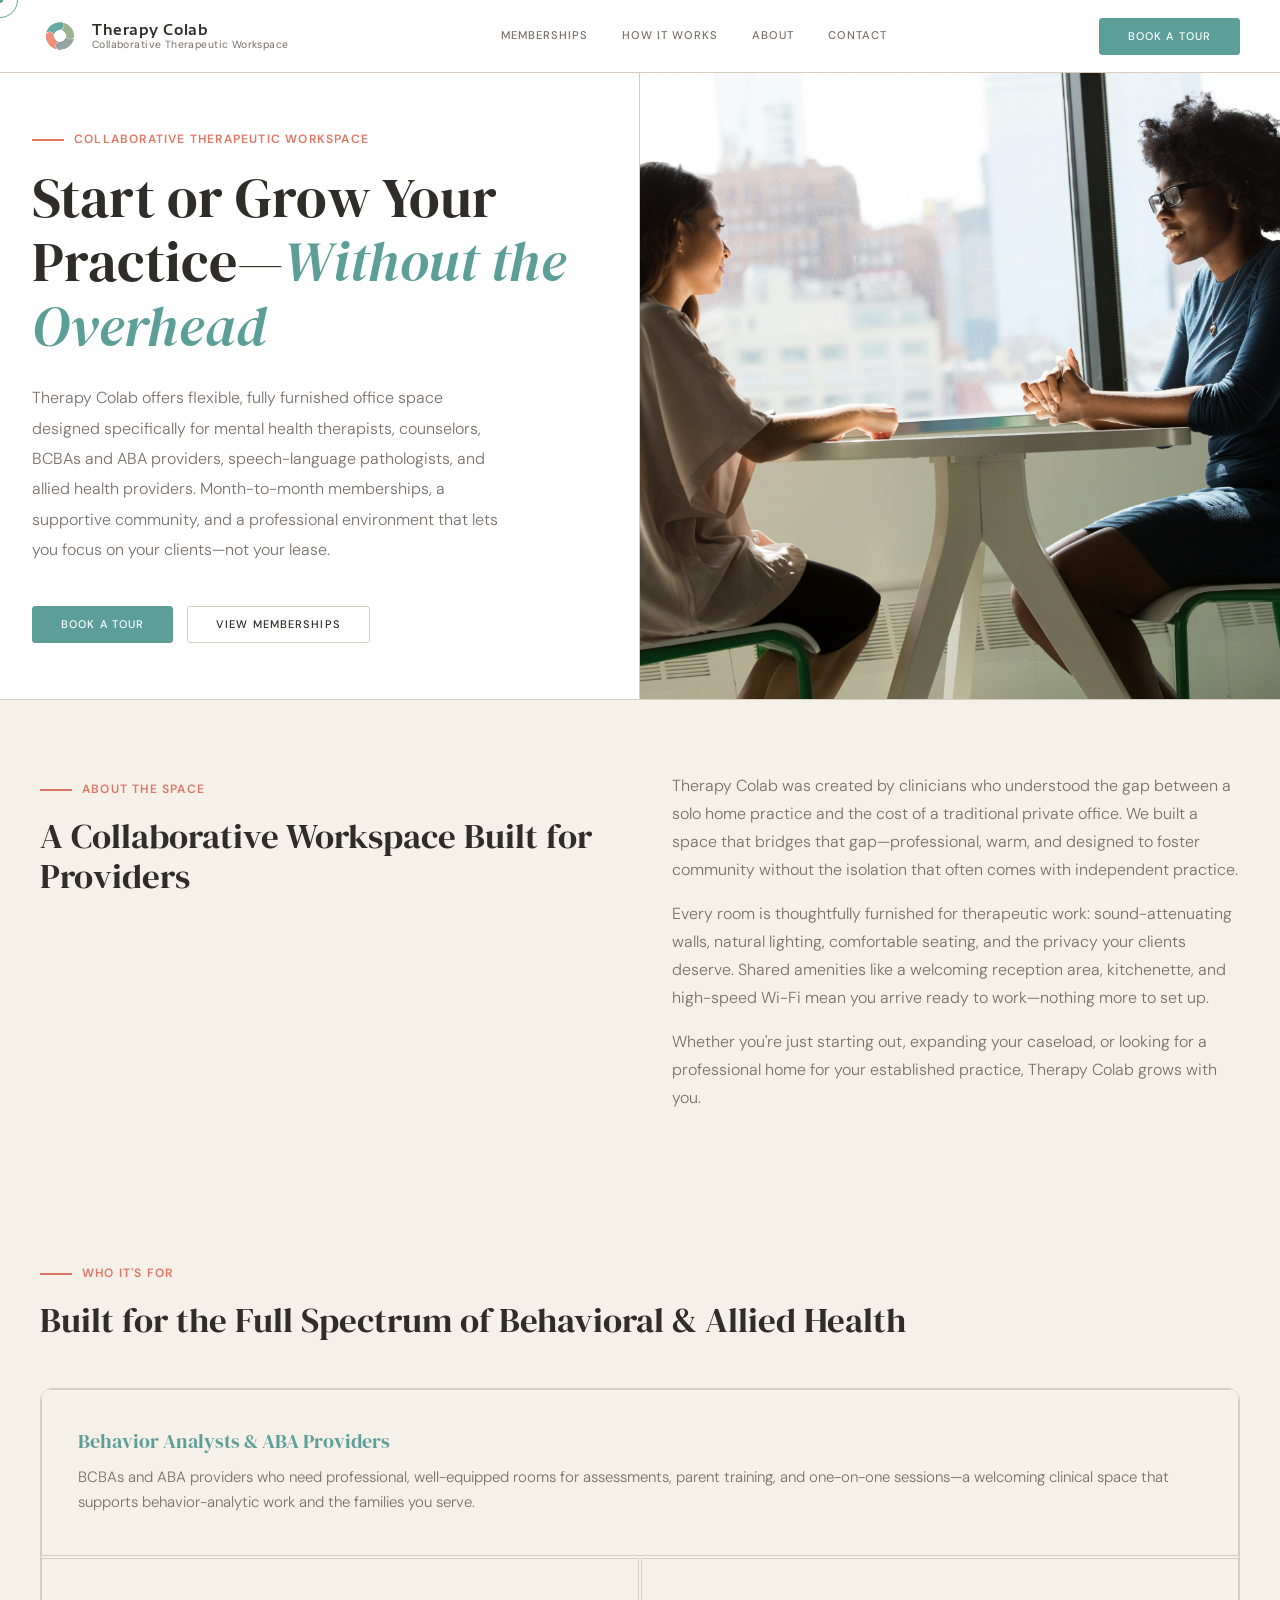
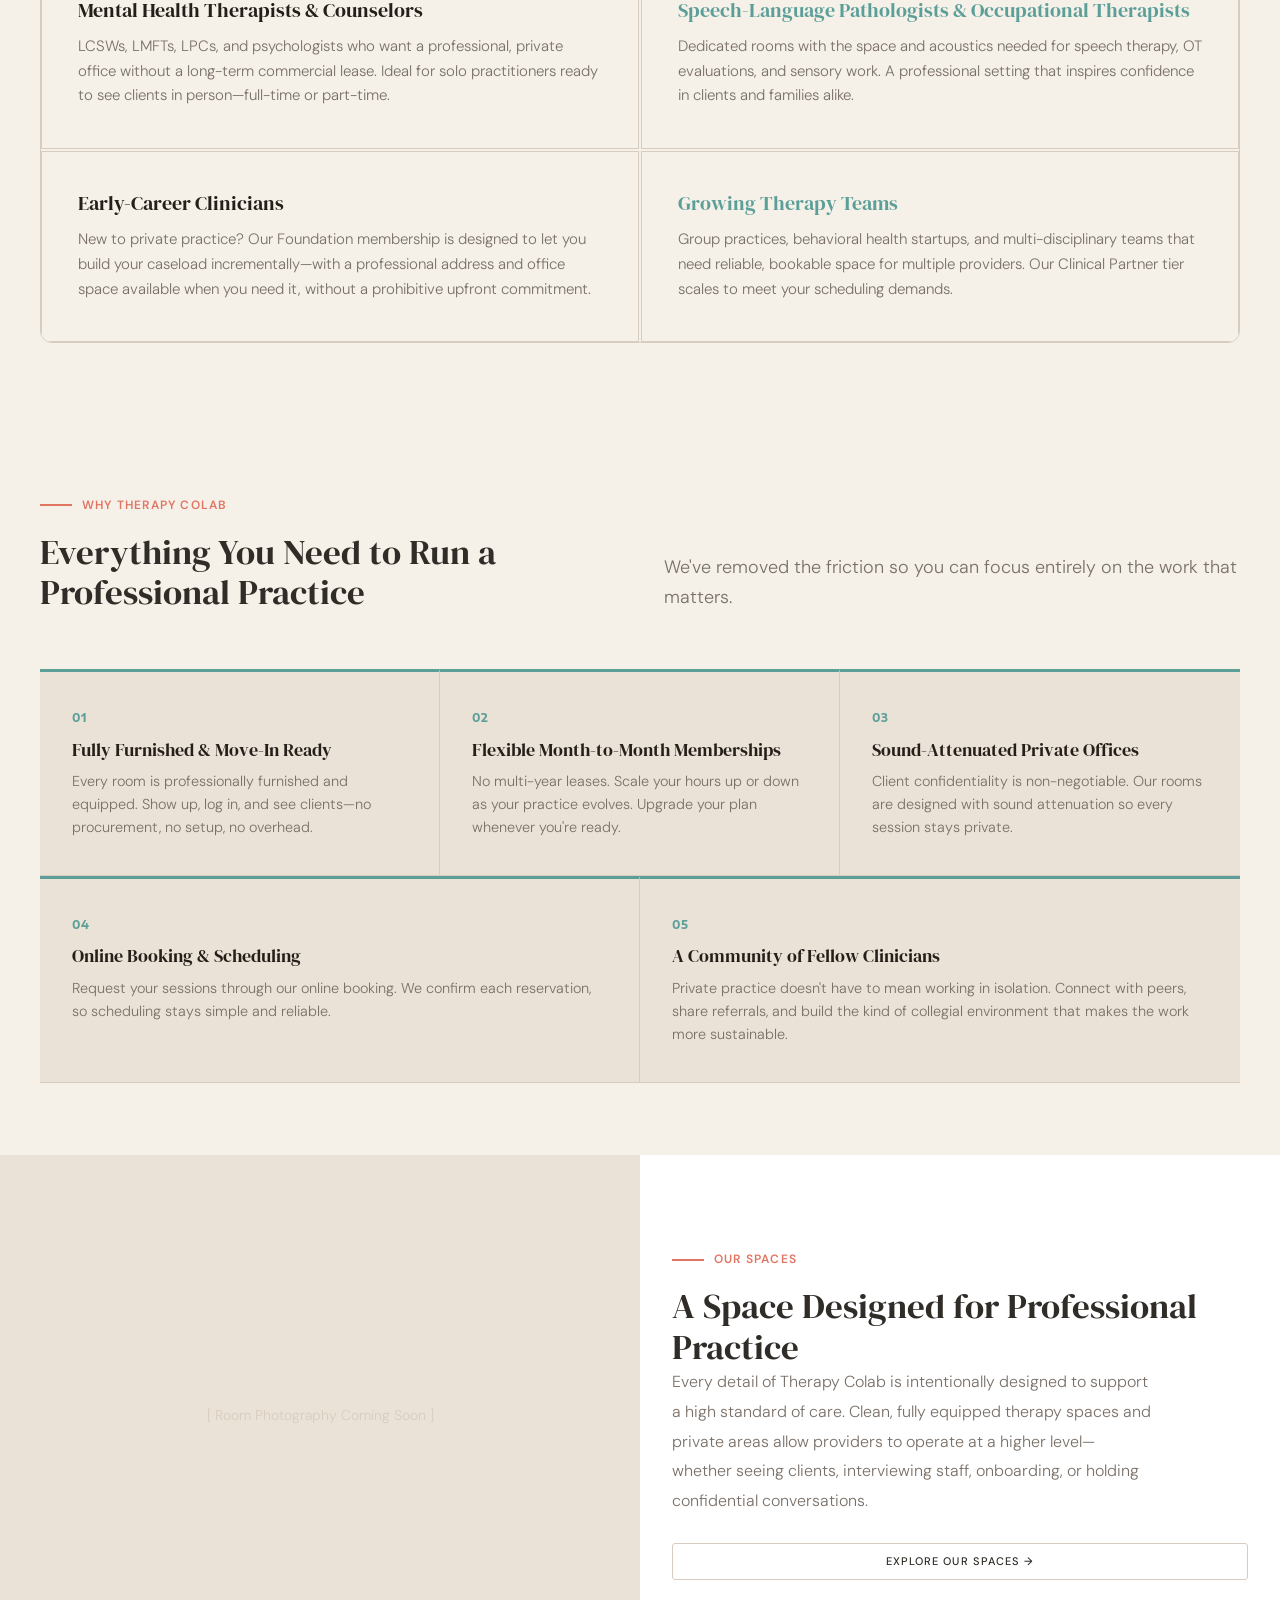
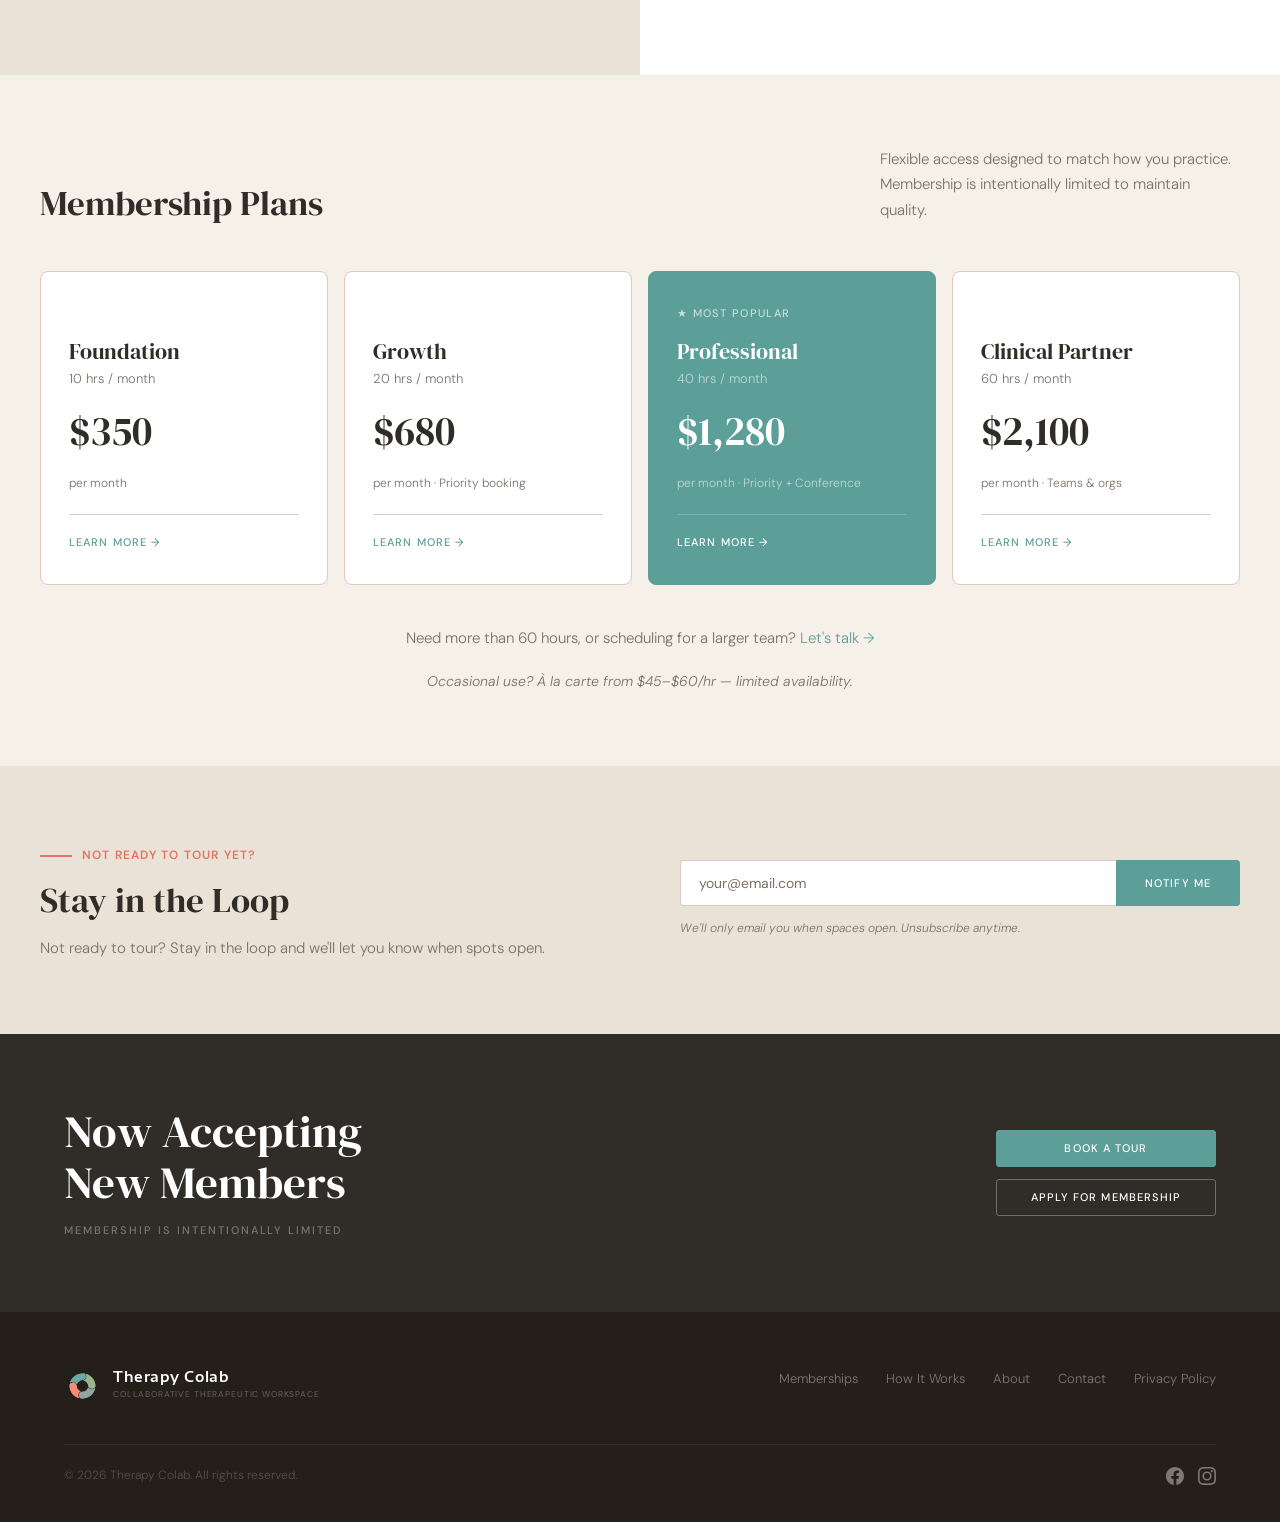
==== index.html @ e1a06bac "Initial site build" ====
<!DOCTYPE html>
<html lang="en">
<head>
  <meta charset="UTF-8" />
  <meta name="viewport" content="width=device-width, initial-scale=1.0" />
  <title>Home — Therapy Colab</title>
  <meta name="description" content="Therapy Colab is a collaborative therapeutic workspace for independent providers and growing teams. Flexible memberships starting at $350/mo." />

  <!-- Favicon -->
  <link rel="icon" type="image/svg+xml" href="assets/logo-icon.svg" />
  <link rel="shortcut icon" href="assets/logo-icon.svg" />

  <link rel="stylesheet" href="styles.css" />

  <!-- Preconnect for Google Fonts (loaded via CSS @import) -->
  <link rel="preconnect" href="https://fonts.googleapis.com" />
  <link rel="preconnect" href="https://fonts.gstatic.com" crossorigin />
</head>
<body>

<!-- ============================================================
     SHARED NAV
     ============================================================ -->
<!-- Custom cursor -->
<div id="cursor-ring"></div>
<div id="cursor-dot"></div>

<header class="wf-nav" role="banner">
  <div class="wf-nav__inner">

    <!-- Brand / Logo -->
    <a href="index.html" class="wf-nav__brand" aria-label="Therapy Colab — home">
      <img
        class="wf-nav__logo-icon"
        src="assets/logo-icon.svg"
        alt="Therapy Colab icon"
        width="40"
        height="40"
      />
      <div class="wf-nav__brand-text">
        <span class="wf-nav__wordmark">Therapy Colab</span>
        <span class="wf-nav__tagline">Collaborative Therapeutic Workspace</span>
      </div>
    </a>

    <!-- Desktop nav links -->
    <nav class="wf-nav__links" id="nav-links" aria-label="Primary navigation">
      <a href="memberships.html">Memberships</a>
      <a href="how-it-works.html">How It Works</a>
      <a href="about.html">About</a>
      <a href="contact.html">Contact</a>
      <div class="wf-nav__mobile-cta"><a href="https://app.acuityscheduling.com/schedule.php?owner=39277070" target="_blank" rel="noopener" class="btn btn-primary" style="display:block;text-align:center;">Book a Tour</a></div>
    </nav>

    <!-- Desktop CTA -->
    <div class="wf-nav__cta">
      <a href="https://app.acuityscheduling.com/schedule.php?owner=39277070" target="_blank" rel="noopener" class="btn btn-primary">Book a Tour</a>
    </div>

    <!-- Mobile hamburger -->
    <button
      class="wf-nav__hamburger"
      id="nav-toggle"
      aria-label="Toggle navigation"
      aria-expanded="false"
      aria-controls="nav-links"
    >
      <span></span>
      <span></span>
      <span></span>
    </button>

  </div>
</header>

<main>

<!-- ============================================================
     1. HERO
     ============================================================ -->
<section class="hero" aria-labelledby="hero-heading">
  <div class="hero__inner">

    <!-- Left: content -->
    <div class="hero__content">
      <span class="eyebrow">Collaborative Therapeutic Workspace</span>
      <h1 class="hero__title" id="hero-heading">
        Start or Grow Your Practice&mdash;<em>Without the Overhead</em>
      </h1>
      <p class="hero__body">
        Therapy Colab offers flexible, fully furnished office space designed specifically for
        mental health therapists, counselors, BCBAs and ABA providers, speech-language
        pathologists, and allied health providers. Month-to-month memberships, a supportive community, and a professional
        environment that lets you focus on your clients&mdash;not your lease.
      </p>
      <div class="btn-group">
        <a href="https://app.acuityscheduling.com/schedule.php?owner=39277070" target="_blank" rel="noopener" class="btn btn-primary">Book a Tour</a>
        <a href="memberships.html" class="btn btn-secondary">View Memberships</a>
      </div>
    </div>

    <!-- Right: hero photo -->
    <div class="hero__photo">
      <img src="assets/hero.jpg" alt="Therapy session in progress at Therapy Colab" />
    </div>

  </div>
</section>

<!-- ============================================================
     2. ABOUT
     ============================================================ -->
<section class="section" aria-labelledby="about-heading">
  <div class="section-inner">
    <div class="about__grid">

      <!-- Left: heading -->
      <div class="about__heading">
        <span class="eyebrow">About the Space</span>
        <h2 id="about-heading">A Collaborative Workspace Built for Providers</h2>
      </div>

      <!-- Right: body -->
      <div class="about__body">
        <p>
          Therapy Colab was created by clinicians who understood the gap between a solo home
          practice and the cost of a traditional private office. We built a space that bridges
          that gap&mdash;professional, warm, and designed to foster community without the
          isolation that often comes with independent practice.
        </p>
        <p>
          Every room is thoughtfully furnished for therapeutic work: sound-attenuating walls,
          natural lighting, comfortable seating, and the privacy your clients deserve. Shared
          amenities like a welcoming reception area, kitchenette, and high-speed Wi-Fi mean
          you arrive ready to work&mdash;nothing more to set up.
        </p>
        <p>
          Whether you're just starting out, expanding your caseload, or looking for a
          professional home for your established practice, Therapy Colab grows with you.
        </p>
      </div>

    </div>
  </div>
</section>

<!-- ============================================================
     3. WHO IT'S FOR
     ============================================================ -->
<section class="section" aria-labelledby="who-heading">
  <div class="section-inner">

    <span class="eyebrow">Who It's For</span>
    <h2 id="who-heading">Built for the Full Spectrum of Behavioral &amp; Allied Health</h2>

    <div class="who__grid" role="list">

      <div class="who__item who__item--sage who__item--featured" role="listitem">
        <h3 class="who__item-heading">Behavior Analysts &amp; ABA Providers</h3>
        <p class="who__item-body">
          BCBAs and ABA providers who need professional, well-equipped rooms for
          assessments, parent training, and one-on-one sessions&mdash;a welcoming clinical
          space that supports behavior-analytic work and the families you serve.
        </p>
      </div>

      <div class="who__item" role="listitem">
        <h3 class="who__item-heading">Mental Health Therapists &amp; Counselors</h3>
        <p class="who__item-body">
          LCSWs, LMFTs, LPCs, and psychologists who want a professional, private office
          without a long-term commercial lease. Ideal for solo practitioners ready to see
          clients in person&mdash;full-time or part-time.
        </p>
      </div>

      <div class="who__item who__item--sage" role="listitem">
        <h3 class="who__item-heading">Speech-Language Pathologists &amp; Occupational Therapists</h3>
        <p class="who__item-body">
          Dedicated rooms with the space and acoustics needed for speech therapy, OT
          evaluations, and sensory work. A professional setting that inspires confidence in
          clients and families alike.
        </p>
      </div>

      <div class="who__item" role="listitem">
        <h3 class="who__item-heading">Early-Career Clinicians</h3>
        <p class="who__item-body">
          New to private practice? Our Foundation membership is designed to let you build
          your caseload incrementally&mdash;with a professional address and office space
          available when you need it, without a prohibitive upfront commitment.
        </p>
      </div>

      <div class="who__item who__item--sage" role="listitem">
        <h3 class="who__item-heading">Growing Therapy Teams</h3>
        <p class="who__item-body">
          Group practices, behavioral health startups, and multi-disciplinary teams that
          need reliable, bookable space for multiple providers. Our Clinical Partner tier
          scales to meet your scheduling demands.
        </p>
      </div>

    </div>
  </div>
</section>

<!-- ============================================================
     4. WHY THERAPY COLAB
     ============================================================ -->
<section class="section" aria-labelledby="why-heading">
  <div class="section-inner">

    <div class="why__intro">
      <div>
        <span class="eyebrow">Why Therapy Colab</span>
        <h2 id="why-heading">Everything You Need to Run a Professional Practice</h2>
      </div>
      <p class="lead">
        We've removed the friction so you can focus entirely on the work that matters.
      </p>
    </div>

    <!-- Row 1: 3 items -->
    <div class="why__grid">
      <div class="why__item">
        <p class="why__item-number">01</p>
        <h3 class="why__item-heading">Fully Furnished &amp; Move-In Ready</h3>
        <p class="why__item-body">
          Every room is professionally furnished and equipped. Show up, log in, and see
          clients&mdash;no procurement, no setup, no overhead.
        </p>
      </div>

      <div class="why__item">
        <p class="why__item-number">02</p>
        <h3 class="why__item-heading">Flexible Month-to-Month Memberships</h3>
        <p class="why__item-body">
          No multi-year leases. Scale your hours up or down as your practice evolves.
          Upgrade your plan whenever you're ready.
        </p>
      </div>

      <div class="why__item">
        <p class="why__item-number">03</p>
        <h3 class="why__item-heading">Sound-Attenuated Private Offices</h3>
        <p class="why__item-body">
          Client confidentiality is non-negotiable. Our rooms are designed with sound
          attenuation so every session stays private.
        </p>
      </div>
    </div>

    <!-- Row 2: 2 items -->
    <div class="why__row-2">
      <div class="why__item">
        <p class="why__item-number">04</p>
        <h3 class="why__item-heading">Online Booking &amp; Scheduling</h3>
        <p class="why__item-body">
          Request your sessions through our online booking. We confirm each reservation,
          so scheduling stays simple and reliable.
        </p>
      </div>

      <div class="why__item">
        <p class="why__item-number">05</p>
        <h3 class="why__item-heading">A Community of Fellow Clinicians</h3>
        <p class="why__item-body">
          Private practice doesn't have to mean working in isolation. Connect with peers,
          share referrals, and build the kind of collegial environment that makes the work
          more sustainable.
        </p>
      </div>
    </div>

  </div>
</section>

<!-- ============================================================
     5. FEATURE SPLIT
     ============================================================ -->
<section class="feature" aria-labelledby="feature-heading">

  <!-- Left: photo placeholder -->
  <div class="feature__photo" role="img" aria-label="Office interior photography coming soon">
    <p class="feature__photo-placeholder">[ Room Photography Coming Soon ]</p>
  </div>

  <!-- Right: copy -->
  <div class="feature__content">
    <span class="eyebrow">Our Spaces</span>
    <h2 id="feature-heading">A Space Designed for Professional Practice</h2>
    <p class="feature__body">
      Every detail of Therapy Colab is intentionally designed to support a high standard of care. Clean, fully equipped therapy spaces and private areas allow providers to operate at a higher level—whether seeing clients, interviewing staff, onboarding, or holding confidential conversations.
    </p>
    <a href="memberships.html#our-spaces" class="btn btn-secondary">Explore Our Spaces →</a>
  </div>

</section>

<!-- ============================================================
     6. MEMBERSHIP PLANS
     ============================================================ -->
<section class="section" id="memberships" aria-labelledby="memberships-heading">
  <div class="section-inner">

    <div class="memberships__intro">
      <h2 id="memberships-heading">Membership Plans</h2>
      <p>Flexible access designed to match how you practice. Membership is intentionally limited to maintain quality.</p>
    </div>

    <div class="membership-cards" role="list">

      <div class="membership-card" role="listitem">
        <span class="membership-card__popular">&nbsp;</span>
        <h3>Foundation</h3>
        <p class="membership-card__hours">10 hrs / month</p>
        <p class="membership-card__price">$350</p>
        <p class="membership-card__price-unit">per month</p>
        <div class="membership-card__rule"></div>
        <a href="memberships.html" class="membership-card__link">Learn More →</a>
      </div>

      <div class="membership-card" role="listitem">
        <span class="membership-card__popular">&nbsp;</span>
        <h3>Growth</h3>
        <p class="membership-card__hours">20 hrs / month</p>
        <p class="membership-card__price">$680</p>
        <p class="membership-card__price-unit">per month &middot; Priority booking</p>
        <div class="membership-card__rule"></div>
        <a href="memberships.html" class="membership-card__link">Learn More →</a>
      </div>

      <div class="membership-card membership-card--highlight" role="listitem">
        <span class="membership-card__popular">&#9733; Most Popular</span>
        <h3>Professional</h3>
        <p class="membership-card__hours">40 hrs / month</p>
        <p class="membership-card__price">$1,280</p>
        <p class="membership-card__price-unit">per month &middot; Priority + Conference</p>
        <div class="membership-card__rule"></div>
        <a href="memberships.html" class="membership-card__link">Learn More →</a>
      </div>

      <div class="membership-card" role="listitem">
        <span class="membership-card__popular">&nbsp;</span>
        <h3>Clinical Partner</h3>
        <p class="membership-card__hours">60 hrs / month</p>
        <p class="membership-card__price">$2,100</p>
        <p class="membership-card__price-unit">per month &middot; Teams &amp; orgs</p>
        <div class="membership-card__rule"></div>
        <a href="memberships.html" class="membership-card__link">Learn More →</a>
      </div>

    </div>

    <!-- Footnotes -->
    <div class="memberships__footnote">
      <p>
        Need more than 60 hours, or scheduling for a larger team?
        <a href="contact.html">Let's talk &rarr;</a>
      </p>
      <p>
        <em>Occasional use? &Agrave; la carte from $45&ndash;$60/hr &mdash; limited availability.</em>
      </p>
    </div>

  </div>
</section>

<!-- ============================================================
     7. STAY IN THE LOOP (Mailchimp waitlist)
     ============================================================ -->
<section class="section section--surf" id="stay-in-the-loop" aria-labelledby="waitlist-heading">
  <div class="waitlist__inner">

    <div class="waitlist__left">
      <span class="eyebrow">Not Ready to Tour Yet?</span>
      <h2 id="waitlist-heading">Stay in the Loop</h2>
      <p>Not ready to tour? Stay in the loop and we'll let you know when spots open.</p>
    </div>

    <div class="waitlist__right">
      <!-- Mailchimp waitlist (audience: Therapy Colab) — email-only, native styling -->
      <form class="waitlist-form" action="https://autismnevada.us15.list-manage.com/subscribe/post?u=d5837d99549b764d4dc52ed1f&amp;id=becbca6d32&amp;f_id=005a8fe0f0" method="post" id="mc-embedded-subscribe-form" name="mc-embedded-subscribe-form" target="_blank" aria-label="Email waitlist signup">
        <label for="waitlist-email" class="sr-only">Email address</label>
        <input type="email" id="waitlist-email" name="EMAIL" placeholder="your@email.com" required autocomplete="email" />
        <!-- Mailchimp anti-bot honeypot — do not remove -->
        <div aria-hidden="true" style="position:absolute;left:-5000px;"><input type="text" name="b_d5837d99549b764d4dc52ed1f_becbca6d32" tabindex="-1" value="" /></div>
        <button type="submit" name="subscribe" class="btn btn-primary">Notify Me</button>
      </form>
      <p class="waitlist__note">We'll only email you when spaces open. Unsubscribe anytime.</p>
    </div>

  </div>
</section>

<!-- ============================================================
     8. FINAL CTA
     ============================================================ -->
<section class="final-cta" id="book-tour" aria-labelledby="cta-heading">
  <div class="final-cta__inner">
    <div>
      <h2 id="cta-heading">Now Accepting<br>New Members</h2>
      <p class="final-cta__sub">Membership is intentionally limited</p>
    </div>
    <div class="btn-group">
      <a href="https://app.acuityscheduling.com/schedule.php?owner=39277070" target="_blank" rel="noopener" class="btn btn-primary">Book a Tour</a>
      <a href="contact.html" class="btn btn-white">Apply for Membership</a>
    </div>
  </div>
</section>

</main>

<!-- ============================================================
     SHARED FOOTER
     ============================================================ -->
<footer class="page-footer" role="contentinfo">
  <div class="page-footer__inner">

    <!-- Brand -->
    <a href="index.html" class="page-footer__brand" aria-label="Therapy Colab — home">
      <img class="page-footer__logo-icon" src="assets/logo-icon.svg" alt="Therapy Colab" />
      <div class="page-footer__brand-text">
        <span class="page-footer__wordmark">Therapy Colab</span>
        <span class="page-footer__tagline">Collaborative Therapeutic Workspace</span>
      </div>
    </a>

    <!-- Footer nav -->
    <nav class="page-footer__nav" aria-label="Footer navigation">
      <a href="memberships.html">Memberships</a>
      <a href="how-it-works.html">How It Works</a>
      <a href="about.html">About</a>
      <a href="contact.html">Contact</a>
      <a href="privacy-policy.html">Privacy Policy</a>
    </nav>

  </div>

  <div class="page-footer__rule"></div>

  <div class="page-footer__bottom">
    <p class="page-footer__copy">&copy; <span id="footer-year">2026</span> Therapy Colab. All rights reserved.</p>
    <div class="page-footer__social">
      <a href="https://www.facebook.com/therapycolab" target="_blank" rel="noopener" aria-label="Therapy Colab on Facebook">
        <svg viewBox="0 0 24 24" aria-hidden="true"><path d="M24 12.07C24 5.4 18.63 0 12 0S0 5.4 0 12.07c0 6.03 4.39 11.03 10.13 11.93v-8.44H7.08v-3.49h3.05V9.41c0-3.02 1.79-4.69 4.53-4.69 1.31 0 2.69.24 2.69.24v2.97h-1.52c-1.49 0-1.96.93-1.96 1.89v2.26h3.33l-.53 3.49h-2.8v8.44C19.61 23.1 24 18.1 24 12.07z"/></svg>
      </a>
      <a href="https://www.instagram.com/therapycolab" target="_blank" rel="noopener" aria-label="Therapy Colab on Instagram">
        <svg viewBox="0 0 24 24" aria-hidden="true"><path d="M12 2.16c3.2 0 3.58.01 4.85.07 1.17.05 1.8.25 2.23.41.56.22.96.48 1.38.9.42.42.68.82.9 1.38.16.42.36 1.06.41 2.23.06 1.27.07 1.65.07 4.85s-.01 3.58-.07 4.85c-.05 1.17-.25 1.8-.41 2.23-.22.56-.48.96-.9 1.38-.42.42-.82.68-1.38.9-.42.16-1.06.36-2.23.41-1.27.06-1.65.07-4.85.07s-3.58-.01-4.85-.07c-1.17-.05-1.8-.25-2.23-.41-.56-.22-.96-.48-1.38-.9-.42-.42-.68-.82-.9-1.38-.16-.42-.36-1.06-.41-2.23-.06-1.27-.07-1.65-.07-4.85s.01-3.58.07-4.85c.05-1.17.25-1.8.41-2.23.22-.56.48-.96.9-1.38.42-.42.82-.68 1.38-.9.42-.16 1.06-.36 2.23-.41 1.27-.06 1.65-.07 4.85-.07zM12 0C8.74 0 8.33.01 7.05.07 5.78.13 4.9.33 4.14.63c-.79.31-1.46.72-2.13 1.38C1.35 2.68.94 3.35.63 4.14.33 4.9.13 5.78.07 7.05.01 8.33 0 8.74 0 12s.01 3.67.07 4.95c.06 1.27.26 2.15.56 2.91.31.79.72 1.46 1.38 2.13.67.66 1.34 1.07 2.13 1.38.76.3 1.64.5 2.91.56C8.33 23.99 8.74 24 12 24s3.67-.01 4.95-.07c1.27-.06 2.15-.26 2.91-.56.79-.31 1.46-.72 2.13-1.38.66-.67 1.07-1.34 1.38-2.13.3-.76.5-1.64.56-2.91.06-1.28.07-1.69.07-4.95s-.01-3.67-.07-4.95c-.06-1.27-.26-2.15-.56-2.91-.31-.79-.72-1.46-1.38-2.13-.67-.66-1.34-1.07-2.13-1.38-.76-.3-1.64-.5-2.91-.56C15.67.01 15.26 0 12 0z"/><path d="M12 5.84A6.16 6.16 0 1 0 18.16 12 6.16 6.16 0 0 0 12 5.84zM12 16a4 4 0 1 1 4-4 4 4 0 0 1-4 4z"/><circle cx="18.41" cy="5.59" r="1.44"/></svg>
      </a>
    </div>
  </div>
</footer>

<script>
  // ── Footer year ──
  var fy = document.getElementById('footer-year');
  if (fy) fy.textContent = new Date().getFullYear();

  // ── Hamburger ──
  var toggle = document.getElementById('nav-toggle');
  var links  = document.getElementById('nav-links');
  if (toggle && links) {
    toggle.addEventListener('click', function() {
      var open = links.classList.toggle('open');
      toggle.setAttribute('aria-expanded', open ? 'true' : 'false');
    });
    document.addEventListener('click', function(e) {
      if (!toggle.contains(e.target) && !links.contains(e.target)) {
        links.classList.remove('open');
        toggle.setAttribute('aria-expanded', 'false');
      }
    });
  }

  // ── Custom cursor ──
  var ring = document.getElementById('cursor-ring');
  var dot  = document.getElementById('cursor-dot');
  if (ring && dot) {
    var mx = 0, my = 0, rx = 0, ry = 0;
    document.addEventListener('mousemove', function(e) {
      mx = e.clientX; my = e.clientY;
      dot.style.left = mx + 'px'; dot.style.top = my + 'px';
    });
    (function tick() {
      rx += (mx - rx) * 0.14; ry += (my - ry) * 0.14;
      ring.style.left = rx + 'px'; ring.style.top = ry + 'px';
      requestAnimationFrame(tick);
    })();
    document.querySelectorAll('a, button, .membership-card').forEach(function(el) {
      el.addEventListener('mouseenter', function() { document.body.classList.add('hovering'); });
      el.addEventListener('mouseleave', function() { document.body.classList.remove('hovering'); });
    });
    document.addEventListener('mousedown', function() { document.body.classList.add('clicking'); });
    document.addEventListener('mouseup',   function() { document.body.classList.remove('clicking'); });
  }
</script>

</body>
</html>
---- styles.css ----
/* ============================================================
   Therapy Colab — shared stylesheet
   ============================================================ */

/* ── Google Fonts ── */
@import url('https://fonts.googleapis.com/css2?family=DM+Serif+Display:ital@0;1&family=DM+Sans:ital,opsz,wght@0,9..40,300;0,9..40,400;0,9..40,500;0,9..40,600;1,9..40,400&family=Encode+Sans+Expanded:wght@400;600;700&display=swap');

/* ── Custom Properties ── */
:root {
  --bg:        #F5F0E8;
  --surf:      #EAE2D6;
  --border:    #D8CCBE;
  --sage:      #5C9F99;
  --sage-dk:   #4D8D87;
  --orange:    #E17563;
  --text:      #302C27;
  --muted:     #7A7068;
  --white:     #fff;
  --dark:      #251F1A;

  --font-serif: 'DM Serif Display', Georgia, serif;
  --font-sans:  'DM Sans', system-ui, sans-serif;
  --font-logo:  'Encode Sans Expanded', system-ui, sans-serif;

  --radius:    6px;
  --shadow:    0 2px 12px rgba(48, 44, 39, 0.08);
  --shadow-lg: 0 8px 32px rgba(48, 44, 39, 0.12);
  --transition: 0.2s ease;

  --max-w: 1200px;
  --section-py: 72px;
}

/* ── Custom Cursor ── */
body, a, button { cursor: none; }
#cursor-ring {
  position: fixed; top: 0; left: 0; z-index: 9999; pointer-events: none;
  width: 36px; height: 36px; border-radius: 50%;
  border: 1.5px solid var(--sage);
  transform: translate(-50%, -50%);
  transition: transform 0.12s ease, width 0.2s ease, height 0.2s ease, background 0.2s ease;
  will-change: left, top;
}
#cursor-dot {
  position: fixed; top: 0; left: 0; z-index: 10000; pointer-events: none;
  width: 6px; height: 6px; border-radius: 50%;
  background: var(--sage);
  transform: translate(-50%, -50%);
  transition: transform 0.05s ease, opacity 0.2s ease;
  will-change: left, top;
}
body.hovering #cursor-ring { width: 56px; height: 56px; background: rgba(92,159,153,0.1); }
body.hovering #cursor-dot  { opacity: 0; transform: translate(-50%,-50%) scale(0); }
body.clicking #cursor-ring { width: 28px; height: 28px; background: rgba(92,159,153,0.2); }

/* ── Reset ── */
*, *::before, *::after { box-sizing: border-box; margin: 0; padding: 0; }

html {
  scroll-behavior: smooth;
  font-size: 16px;
  overflow-x: clip;
}

body {
  font-family: var(--font-sans);
  font-weight: 300;
  background: var(--bg);
  color: var(--text);
  line-height: 1.75;
  -webkit-font-smoothing: antialiased;
}

img, svg { display: block; max-width: 100%; }

a {
  color: var(--sage);
  text-decoration: none;
  transition: color var(--transition);
}
a:hover { color: var(--sage-dk); }

ul, ol { list-style: none; }

/* ── Typography ── */
h1, h2, h3, h4 {
  font-family: var(--font-serif);
  font-weight: 400;
  line-height: 1.15;
  color: var(--text);
}

h1 { font-size: clamp(2rem, 4vw, 3rem); }
h2 { font-size: clamp(1.5rem, 2.8vw, 2.2rem); }
h3 { font-size: clamp(1.1rem, 1.8vw, 1.4rem); }
h4 { font-size: 1.05rem; }

p { margin-bottom: 1rem; }
p:last-child { margin-bottom: 0; }

.lead {
  font-size: 1.125rem;
  color: var(--muted);
  line-height: 1.7;
}

strong { font-weight: 600; }

/* ── Layout Helpers ── */
.section {
  padding: var(--section-py) 24px;
}

.section-inner {
  max-width: var(--max-w);
  margin: 0 auto;
}

.section--surf { background: var(--surf); }
.section--dark { background: var(--dark); color: var(--white); }
.section--dark h1,
.section--dark h2,
.section--dark h3,
.section--dark h4 { color: var(--white); }

.text-center { text-align: center; }
.text-muted   { color: var(--muted); }
.text-sage    { color: var(--sage); }
.text-orange  { color: var(--orange); }

/* Screen-reader only — visually hidden */
.sr-only {
  position: absolute;
  width: 1px; height: 1px;
  padding: 0; margin: -1px;
  overflow: hidden;
  clip: rect(0,0,0,0);
  white-space: nowrap;
  border: 0;
}

/* ── Eyebrow ── */
.eyebrow {
  display: inline-flex;
  align-items: center;
  gap: 10px;
  font-family: var(--font-sans);
  font-size: 0.75rem;
  font-weight: 600;
  letter-spacing: 0.1em;
  text-transform: uppercase;
  color: var(--orange);
  margin-bottom: 16px;
}
.eyebrow::before {
  content: '';
  display: block;
  width: 32px;
  height: 2px;
  background: var(--orange);
  flex-shrink: 0;
}

/* ── Buttons ── */
.btn {
  display: inline-flex;
  align-items: center;
  justify-content: center;
  gap: 8px;
  padding: 12px 28px;
  border-radius: 3px;
  font-family: var(--font-sans);
  font-size: 0.6875rem;
  font-weight: 500;
  letter-spacing: 0.1em;
  text-transform: uppercase;
  cursor: pointer;
  border: 1px solid transparent;
  transition: background var(--transition), color var(--transition), border-color var(--transition);
  text-decoration: none;
  line-height: 1;
  white-space: nowrap;
}
.btn:hover { opacity: 0.88; }

.btn-primary {
  background: var(--sage);
  color: var(--white);
  border-color: var(--sage);
}
.btn-primary:hover { background: var(--sage-dk); border-color: var(--sage-dk); opacity: 1; color: var(--white); }

.btn-secondary {
  background: transparent;
  color: var(--text);
  border-color: var(--border);
}
.btn-secondary:hover { border-color: var(--text); opacity: 1; }

.btn-white {
  background: transparent;
  color: var(--white);
  border-color: rgba(255,255,255,0.3);
}
.btn-white:hover { border-color: rgba(255,255,255,0.7); opacity: 1; }

.btn-group {
  display: flex;
  flex-wrap: wrap;
  gap: 14px;
  align-items: center;
}

/* ── Navigation ── */
.wf-nav {
  position: sticky;
  top: 0;
  z-index: 100;
  background: #ffffff;
  border-bottom: 1px solid var(--border);
  padding: 0 24px;
}

.wf-nav__inner {
  max-width: var(--max-w);
  margin: 0 auto;
  display: flex;
  align-items: center;
  justify-content: space-between;
  height: 72px;
  gap: 24px;
}

.wf-nav__brand {
  display: flex;
  align-items: center;
  gap: 12px;
  text-decoration: none;
  flex-shrink: 0;
}

.wf-nav__logo-icon {
  width: 40px;
  height: 40px;
  flex-shrink: 0;
}

.wf-nav__brand-text {
  display: flex;
  flex-direction: column;
  gap: 1px;
}

.wf-nav__wordmark {
  font-family: var(--font-logo);
  font-weight: 600;
  font-size: 0.875rem;
  color: var(--text);
  line-height: 1.2;
  letter-spacing: 0.04em;
}

.wf-nav__tagline {
  font-family: var(--font-sans);
  font-size: 0.65rem;
  font-weight: 400;
  color: var(--muted);
  letter-spacing: 0.04em;
  line-height: 1;
}

.wf-nav__links {
  display: flex;
  align-items: center;
  gap: 6px;
  flex: 1;
  justify-content: center;
}

.wf-nav__links a {
  font-family: var(--font-sans);
  font-size: 0.7rem;
  font-weight: 500;
  letter-spacing: 0.09em;
  text-transform: uppercase;
  color: var(--muted);
  padding: 6px 14px;
  transition: color var(--transition);
  text-decoration: none;
  white-space: nowrap;
}
.wf-nav__links a:hover { color: var(--text); }
.wf-nav__links a.active { color: var(--text); }

.wf-nav__cta {
  flex-shrink: 0;
}

/* Mobile-only CTA — hidden on desktop */
.wf-nav__mobile-cta { display: none; }

/* Hamburger — hidden on desktop */
.wf-nav__hamburger {
  display: none;
  background: none;
  border: none;
  cursor: pointer;
  padding: 8px;
  flex-direction: column;
  gap: 5px;
}
.wf-nav__hamburger span {
  display: block;
  width: 22px;
  height: 2px;
  background: var(--text);
  border-radius: 2px;
  transition: transform var(--transition), opacity var(--transition);
}

/* ── Footer ── */
.page-footer {
  background: var(--dark);
  padding: 56px 5% 36px;
}

.page-footer__inner {
  max-width: var(--max-w);
  margin: 0 auto;
  display: flex;
  justify-content: space-between;
  align-items: flex-start;
  flex-wrap: wrap;
  gap: 32px;
  margin-bottom: 40px;
}

.page-footer__brand {
  display: flex;
  align-items: center;
  gap: 12px;
  text-decoration: none;
}

.page-footer__logo-icon {
  height: 36px;
  width: auto;
  flex-shrink: 0;
}

.page-footer__brand-text {
  display: flex;
  flex-direction: column;
  gap: 2px;
}

.page-footer__wordmark {
  font-family: var(--font-logo);
  font-weight: 600;
  font-size: 0.875rem;
  color: var(--white);
  letter-spacing: 0.04em;
  line-height: 1.2;
}

.page-footer__tagline {
  font-size: 0.53rem;
  letter-spacing: 0.1em;
  text-transform: uppercase;
  color: rgba(255,255,255,0.3);
  font-weight: 400;
}

.page-footer__nav {
  display: flex;
  flex-wrap: wrap;
  gap: 8px 28px;
  align-items: center;
}

.page-footer__nav a {
  font-size: 0.8125rem;
  color: rgba(255,255,255,0.4);
  transition: color var(--transition);
  text-decoration: none;
}
.page-footer__nav a:hover { color: rgba(255,255,255,0.85); }

.page-footer__rule {
  max-width: var(--max-w);
  margin: 0 auto 20px;
  height: 1px;
  background: rgba(255,255,255,0.07);
}

.page-footer__bottom {
  max-width: var(--max-w);
  margin: 0 auto;
  display: flex;
  justify-content: space-between;
  align-items: center;
  gap: 16px;
}

.page-footer__copy {
  font-size: 0.75rem;
  color: rgba(255,255,255,0.22);
  margin: 0;
}

.page-footer__social {
  display: flex;
  align-items: center;
  gap: 14px;
}
.page-footer__social a {
  display: inline-flex;
  color: rgba(255,255,255,0.4);
  transition: color var(--transition);
}
.page-footer__social a:hover { color: var(--sage); }
.page-footer__social svg {
  width: 18px;
  height: 18px;
  display: block;
  fill: currentColor;
}

/* ── Hero ── */
.hero {
  background: #ffffff;
  border-bottom: 1px solid var(--border);
  overflow: hidden;
}

.hero__inner {
  width: 100%;
  display: grid;
  grid-template-columns: 1fr 1fr;
  gap: 0;
  align-items: stretch;
  min-height: 54vh;
}

.hero__content {
  display: flex;
  flex-direction: column;
  justify-content: center;
  padding: 56px 6% 56px 5%;
  border-right: 1px solid var(--border);
}

.hero__title {
  margin-bottom: 24px;
  font-size: clamp(2.2rem, 4.5vw, 3.5rem);
}

.hero__title em {
  font-style: italic;
  color: var(--sage);
}

.hero__body {
  font-size: 1rem;
  color: var(--muted);
  margin-bottom: 40px;
  line-height: 1.9;
  font-weight: 300;
  max-width: 480px;
}

.hero__photo {
  overflow: hidden;
  background: var(--surf);
  display: flex;
  align-items: center;
  justify-content: center;
  min-height: 480px;
}

.hero__photo img {
  width: 100%;
  height: 100%;
  object-fit: cover;
  object-position: center top;
  display: block;
}

.hero__photo-placeholder {
  color: var(--border);
  font-size: 0.875rem;
  font-family: var(--font-sans);
  text-align: center;
  padding: 24px;
  letter-spacing: 0.02em;
}

/* ── About Section ── */
.about__grid {
  display: grid;
  grid-template-columns: 1fr 1fr;
  gap: 64px;
  align-items: start;
}

.about__heading { }

.about__body { color: var(--muted); line-height: 1.75; }

/* ── Who It's For ── */
.who__grid {
  display: grid;
  grid-template-columns: 1fr 1fr;
  gap: 2px;
  border: 1px solid var(--border);
  border-radius: 12px;
  overflow: hidden;
  margin-top: 48px;
}

.who__item {
  background: var(--bg);
  padding: 40px 36px;
  border: 1px solid var(--border);
}

/* Featured full-width card (Behavior Analysts & ABA Providers) */
.who__item--featured { grid-column: 1 / -1; }

.who__item--sage .who__item-heading { color: var(--sage); }

.who__item-heading {
  font-family: var(--font-serif);
  font-size: 1.25rem;
  margin-bottom: 12px;
  color: var(--dark);
}

.who__item-body {
  font-size: 0.9375rem;
  color: var(--muted);
  line-height: 1.65;
}

/* ── Why Section ── */
.why__intro {
  display: grid;
  grid-template-columns: 1fr 1fr;
  gap: 48px;
  align-items: end;
  margin-bottom: 56px;
}

.why__grid {
  display: grid;
  grid-template-columns: repeat(3, 1fr);
  gap: 0;
}

.why__item {
  padding: 36px 32px;
  border-top: 3px solid var(--sage);
  background: var(--surf);
  border-right: 1px solid var(--border);
  border-bottom: 1px solid var(--border);
}
.why__item:last-child { border-right: none; }
.why__item:nth-child(4) { border-right: 1px solid var(--border); }

.why__row-2 {
  display: grid;
  grid-template-columns: repeat(2, 1fr);
  gap: 0;
}
.why__row-2 .why__item:last-child { border-right: none; }

.why__item-number {
  font-family: var(--font-logo);
  font-size: 0.7rem;
  font-weight: 700;
  letter-spacing: 0.1em;
  color: var(--sage);
  text-transform: uppercase;
  margin-bottom: 12px;
}

.why__item-heading {
  font-family: var(--font-serif);
  font-size: 1.1rem;
  margin-bottom: 10px;
  color: var(--dark);
}

.why__item-body {
  font-size: 0.9rem;
  color: var(--muted);
  line-height: 1.6;
}

/* ── Feature Split ── */
.feature {
  display: grid;
  grid-template-columns: 1fr 1fr;
  align-items: stretch;
  min-height: 520px;
}

.feature__photo {
  background: var(--surf);
  display: flex;
  align-items: center;
  justify-content: center;
  min-height: 480px;
  overflow: hidden;
}

.feature__photo img {
  width: 100%; height: 100%;
  object-fit: cover; display: block;
}

.feature__photo-placeholder {
  font-size: 0.875rem;
  color: var(--border);
  text-align: center;
  padding: 24px;
}

.feature__content {
  background: #ffffff;
  padding: 80px 5%;
  display: flex;
  flex-direction: column;
  justify-content: center;
}

.feature__body {
  color: var(--muted);
  line-height: 1.85;
  margin-bottom: 28px;
  font-weight: 300;
  max-width: 480px;
}

/* ── Membership Cards ── */
.memberships__intro {
  display: flex;
  align-items: flex-end;
  justify-content: space-between;
  flex-wrap: wrap;
  gap: 20px;
  margin-bottom: 48px;
}
.memberships__intro h2 { margin: 0; }
.memberships__intro p { color: var(--muted); font-size: 0.9375rem; max-width: 360px; line-height: 1.7; margin: 0; }

.membership-cards {
  display: grid;
  grid-template-columns: repeat(4, 1fr);
  gap: 16px;
  align-items: stretch;
}

.membership-card {
  background: var(--white);
  border: 1px solid var(--border);
  border-radius: 8px;
  padding: 32px 28px;
  display: flex;
  flex-direction: column;
  transition: transform var(--transition), box-shadow var(--transition);
  position: relative;
}
.membership-card:hover { transform: translateY(-3px); box-shadow: var(--shadow-lg); }

.membership-card--highlight {
  background: var(--sage);
  border-color: var(--sage);
}

.membership-card__popular {
  font-size: 0.6875rem;
  letter-spacing: 0.12em;
  text-transform: uppercase;
  color: var(--orange);
  font-weight: 500;
  margin-bottom: 16px;
  display: block;
  min-height: 14px;
}
.membership-card--highlight .membership-card__popular { color: rgba(255,255,255,0.65); }

.membership-card h3 {
  font-family: var(--font-serif);
  font-size: 1.35rem;
  color: var(--text);
  margin-bottom: 4px;
}
.membership-card--highlight h3 { color: var(--white); }

.membership-card__hours {
  font-size: 0.8125rem;
  color: var(--muted);
  margin-bottom: 20px;
}
.membership-card--highlight .membership-card__hours { color: rgba(255,255,255,0.6); }

.membership-card__price {
  font-family: var(--font-serif);
  font-size: 2.5rem;
  color: var(--text);
  line-height: 1;
}
.membership-card--highlight .membership-card__price { color: var(--white); }

.membership-card__price-unit {
  font-size: 0.75rem;
  color: var(--muted);
  margin-top: 6px;
  margin-bottom: 20px;
}
.membership-card--highlight .membership-card__price-unit { color: rgba(255,255,255,0.6); }

.membership-card__rule {
  height: 1px;
  background: var(--border);
  margin-bottom: 18px;
}
.membership-card--highlight .membership-card__rule { background: rgba(255,255,255,0.2); }

.membership-card__link {
  font-size: 0.6875rem;
  font-weight: 500;
  letter-spacing: 0.1em;
  text-transform: uppercase;
  color: var(--sage);
  text-decoration: none;
  margin-top: auto;
}
.membership-card--highlight .membership-card__link { color: var(--white); }

.memberships__footnote {
  margin-top: 40px;
  text-align: center;
  color: var(--muted);
  font-size: 0.9375rem;
}

.memberships__footnote p + p {
  margin-top: 10px;
}

.memberships__footnote em {
  font-size: 0.875rem;
  color: var(--muted);
}

/* ── Waitlist / Stay in the Loop ── */
.waitlist__inner {
  max-width: var(--max-w);
  margin: 0 auto;
  display: grid;
  grid-template-columns: 1fr 1fr;
  gap: 80px;
  align-items: center;
}

.waitlist__left .eyebrow { margin-bottom: 14px; }
.waitlist__left h2 { margin-bottom: 14px; }
.waitlist__left p { color: var(--muted); font-size: 0.9375rem; line-height: 1.8; margin: 0; }

.waitlist__right { display: flex; flex-direction: column; gap: 10px; }

.waitlist-form {
  display: flex;
  align-items: stretch;
}

.waitlist-form input[type="email"] {
  flex: 1;
  padding: 13px 18px;
  border: 1px solid var(--border);
  border-right: none;
  border-radius: 3px 0 0 3px;
  font-family: var(--font-sans);
  font-size: 0.875rem;
  color: var(--text);
  background: var(--white);
  transition: border-color var(--transition);
  outline: none;
  min-width: 0;
}
.waitlist-form input[type="email"]:focus { border-color: var(--sage); }
.waitlist-form input[type="email"]::placeholder { color: var(--muted); }
.waitlist-form .btn { border-radius: 0 3px 3px 0; }

.waitlist__note {
  font-size: 0.75rem;
  color: var(--muted);
  font-style: italic;
  margin-top: 2px;
}

/* ── Final CTA ── */
.final-cta {
  padding: var(--section-py) 5%;
  background: #302C27;
}

.final-cta__inner {
  max-width: var(--max-w);
  margin: 0 auto;
  display: grid;
  grid-template-columns: 1fr auto;
  gap: 60px;
  align-items: center;
}

.final-cta h2 {
  color: var(--white);
  margin-bottom: 12px;
  font-size: clamp(2rem, 3.5vw, 3rem);
}

.final-cta__sub {
  font-size: 0.6875rem;
  letter-spacing: 0.18em;
  text-transform: uppercase;
  color: rgba(255,255,255,0.35);
  font-weight: 500;
}

.final-cta .btn-group {
  flex-direction: column;
  min-width: 220px;
  gap: 12px;
}
.final-cta .btn { width: 100%; text-align: center; }

/* ── Steps (for how-it-works etc) ── */
.steps {
  display: flex;
  flex-direction: column;
  gap: 0;
  counter-reset: step-counter;
}

.step {
  display: grid;
  grid-template-columns: 56px 1fr;
  gap: 24px;
  padding: 32px 0;
  border-bottom: 1px solid var(--border);
  counter-increment: step-counter;
}
.step:last-child { border-bottom: none; }

.step__number {
  font-family: var(--font-serif);
  font-size: 2rem;
  color: var(--sage);
  line-height: 1;
  padding-top: 4px;
}
.step__number::before { content: counter(step-counter, decimal-leading-zero); }

.step__heading {
  font-family: var(--font-serif);
  font-size: 1.2rem;
  margin-bottom: 8px;
  color: var(--dark);
}

.step__body { font-size: 0.9375rem; color: var(--muted); }

/* ── Form Styles ── */
.form-group {
  display: flex;
  flex-direction: column;
  gap: 6px;
  margin-bottom: 20px;
}

.form-label {
  font-size: 0.875rem;
  font-weight: 500;
  color: var(--text);
}

.form-input,
.form-textarea,
.form-select {
  width: 100%;
  padding: 12px 16px;
  border: 1.5px solid var(--border);
  border-radius: var(--radius);
  font-family: var(--font-sans);
  font-size: 0.9375rem;
  color: var(--text);
  background: var(--white);
  transition: border-color var(--transition);
  outline: none;
  appearance: none;
}

.form-input:focus,
.form-textarea:focus,
.form-select:focus { border-color: var(--sage); }

.form-textarea { min-height: 120px; resize: vertical; }

/* ── Divider ── */
.divider {
  border: none;
  border-top: 1px solid var(--border);
  margin: 0;
}

/* ── Utility ── */
.mt-0  { margin-top: 0; }
.mb-0  { margin-bottom: 0; }
.mt-sm { margin-top: 16px; }
.mb-sm { margin-bottom: 16px; }
.mt-md { margin-top: 32px; }
.mb-md { margin-bottom: 32px; }
.mt-lg { margin-top: 56px; }
.mb-lg { margin-bottom: 56px; }

/* ============================================================
   Responsive — 900px breakpoint
   ============================================================ */
@media (max-width: 900px) {
  :root { --section-py: 60px; }

  /* Nav */
  .wf-nav__links { display: none; }
  .wf-nav__cta   { display: none; }
  .wf-nav__hamburger { display: flex; }

  .wf-nav__links.open {
    display: flex;
    flex-direction: column;
    align-items: flex-start;
    position: absolute;
    top: 72px;
    left: 0;
    right: 0;
    background: #ffffff;
    border-bottom: 1px solid var(--border);
    padding: 16px 24px 28px;
    gap: 2px;
    z-index: 99;
    box-shadow: 0 8px 24px rgba(48,44,39,0.08);
  }
  .wf-nav__links.open a {
    font-size: 0.8rem;
    padding: 10px 0;
    width: 100%;
    border-bottom: 1px solid var(--border);
  }
  .wf-nav__links.open a:last-of-type { border-bottom: none; }
  .wf-nav__links.open .wf-nav__mobile-cta {
    display: block;
    margin-top: 16px;
    width: 100%;
  }

  .wf-nav__links.open .wf-nav__cta-mobile {
    display: block;
    margin-top: 12px;
  }

  .wf-nav {
    position: sticky;
    top: 0;
  }

  /* Hero — stack, photo on top */
  .hero__inner { grid-template-columns: 1fr; min-height: unset; }
  .hero__photo { order: -1; min-height: 240px; width: 100%; aspect-ratio: 16/9; }
  .hero__photo img { width: 100%; height: 100%; object-fit: cover; }
  .hero__content { border-right: none; border-bottom: 1px solid var(--border); padding: 40px 24px; }
  .hero__title { font-size: 1.75rem; }
  .hero__body { font-size: 0.9375rem; margin-bottom: 28px; }

  /* About */
  .about__grid  { grid-template-columns: 1fr; gap: 32px; }

  /* Who */
  .who__grid    { grid-template-columns: 1fr; }

  /* Why */
  .why__intro   { grid-template-columns: 1fr; gap: 24px; }
  .why__grid    { grid-template-columns: 1fr 1fr; }
  .why__row-2   { grid-template-columns: 1fr 1fr; }
  .why__item    { border-right: 1px solid var(--border) !important; }
  .why__item:nth-child(even) { border-right: none !important; }

  /* Feature */
  .feature__grid { grid-template-columns: 1fr; gap: 36px; }

  /* Membership cards */
  .membership-cards {
    grid-template-columns: 1fr 1fr;
  }

  /* Footer */
  .page-footer__inner { flex-direction: column; gap: 24px; }
  .page-footer__nav { justify-content: flex-start; gap: 8px 20px; }
  /* Cursor hidden on touch */
  #cursor-ring, #cursor-dot { display: none; }
}

/* ============================================================
   Responsive — 600px breakpoint
   ============================================================ */
@media (max-width: 600px) {
  :root { --section-py: 48px; }

  /* Membership cards */
  .membership-cards { grid-template-columns: 1fr; }

  /* Why */
  .why__grid  { grid-template-columns: 1fr; }
  .why__row-2 { grid-template-columns: 1fr; }
  .why__item  { border-right: none !important; }

  /* Waitlist */
  .waitlist__inner { grid-template-columns: 1fr; gap: 32px; }
  .waitlist-form { flex-direction: column; }
  .waitlist-form input[type="email"] { border-right: 1px solid var(--border); border-radius: 3px; }
  .waitlist-form .btn { border-radius: 3px; }

  /* Final CTA */
  .final-cta__inner { grid-template-columns: 1fr; gap: 36px; }
  .final-cta .btn-group { min-width: unset; }

  /* Feature */
  .feature { grid-template-columns: 1fr; }
  .feature__content { padding: 48px 24px; }

  /* Btn group */
  .btn-group { flex-direction: column; align-items: stretch; }
  .btn-group .btn { width: 100%; text-align: center; }

  /* Footer bottom */
  .page-footer__bottom { flex-direction: column; align-items: flex-start; }
}
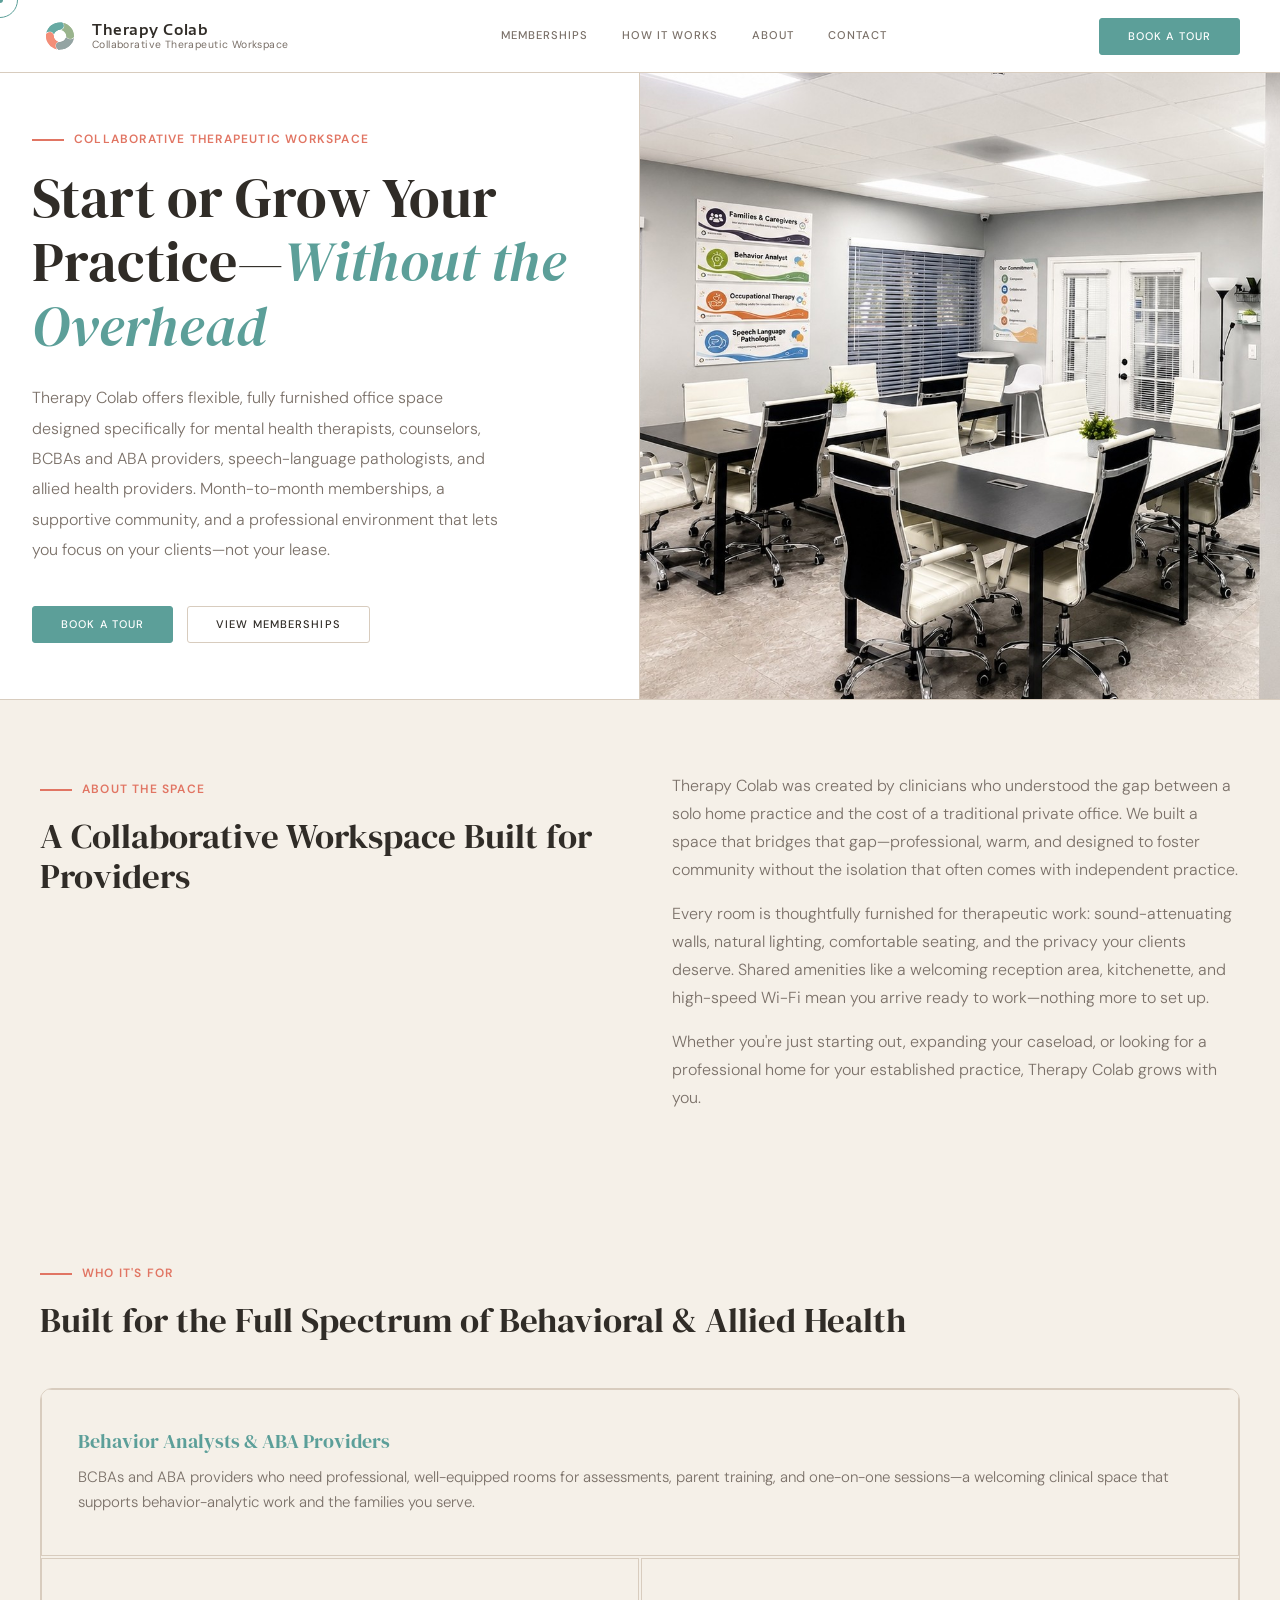
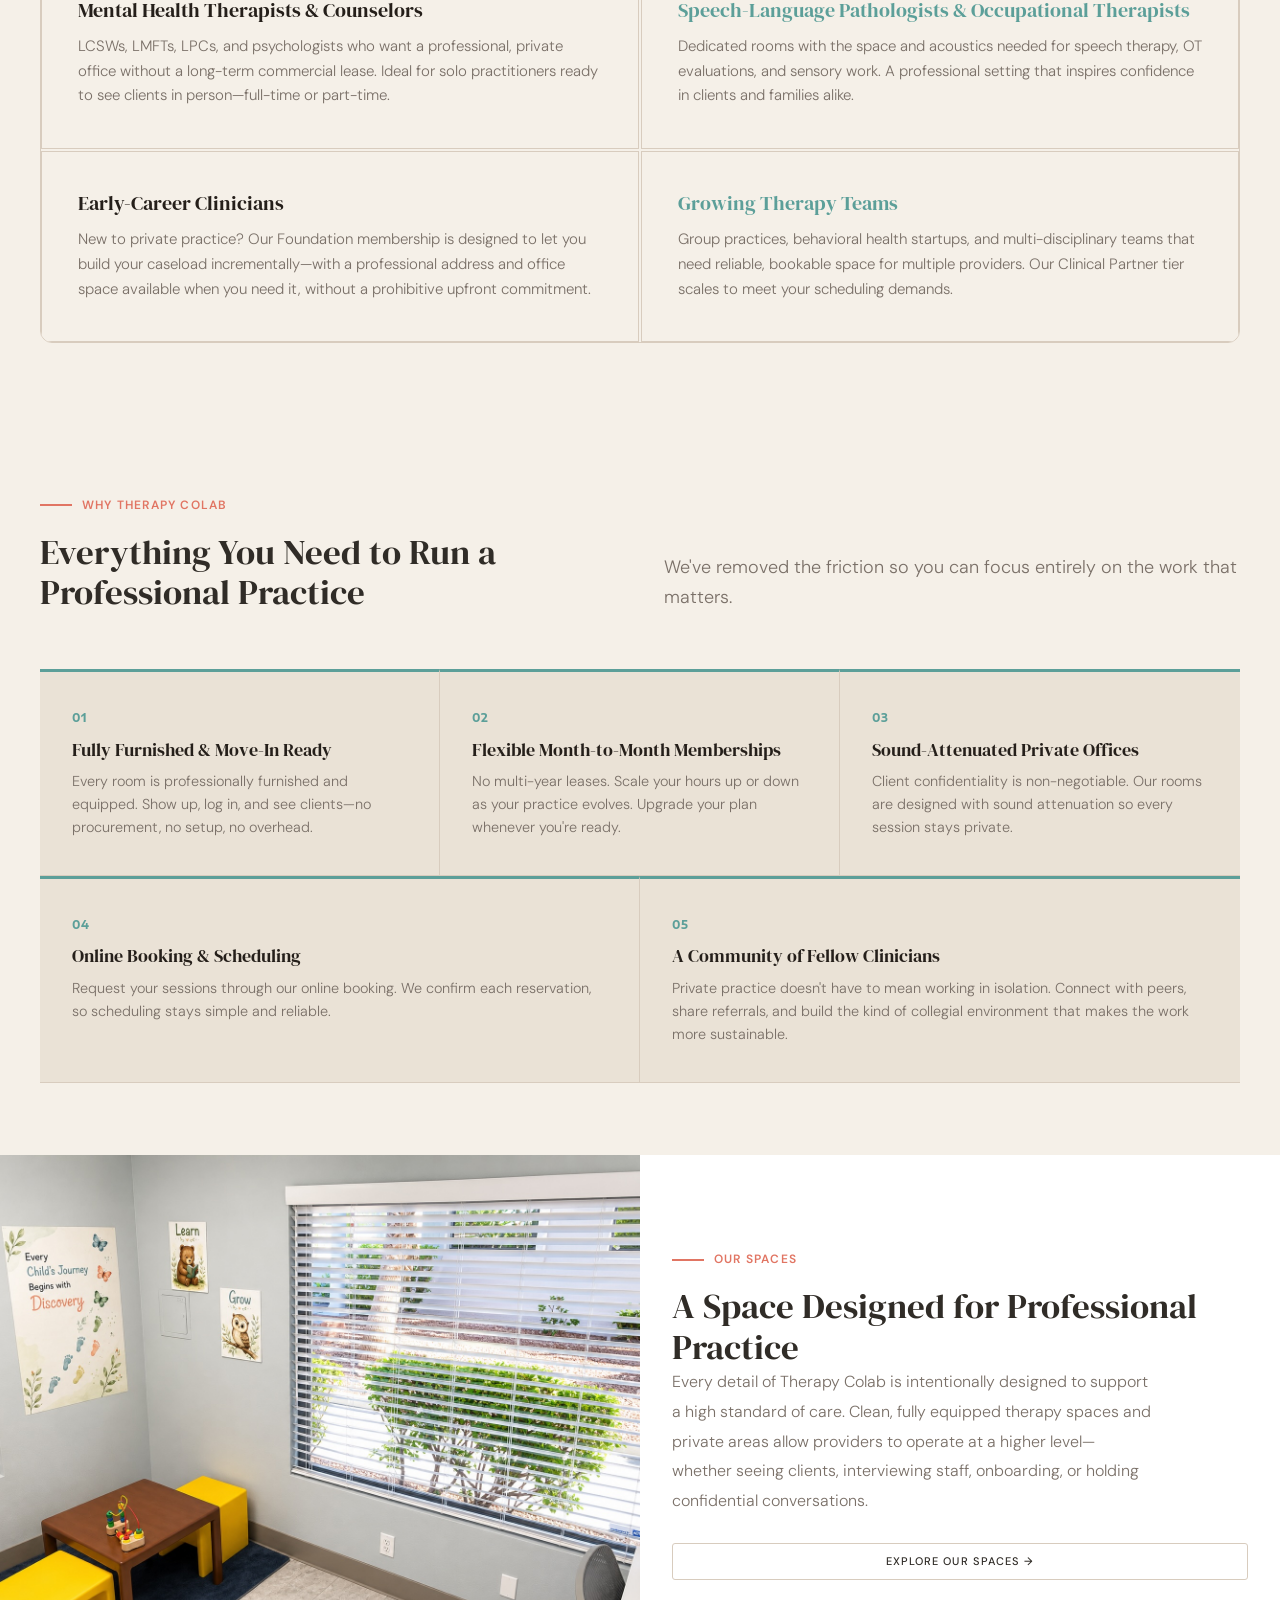
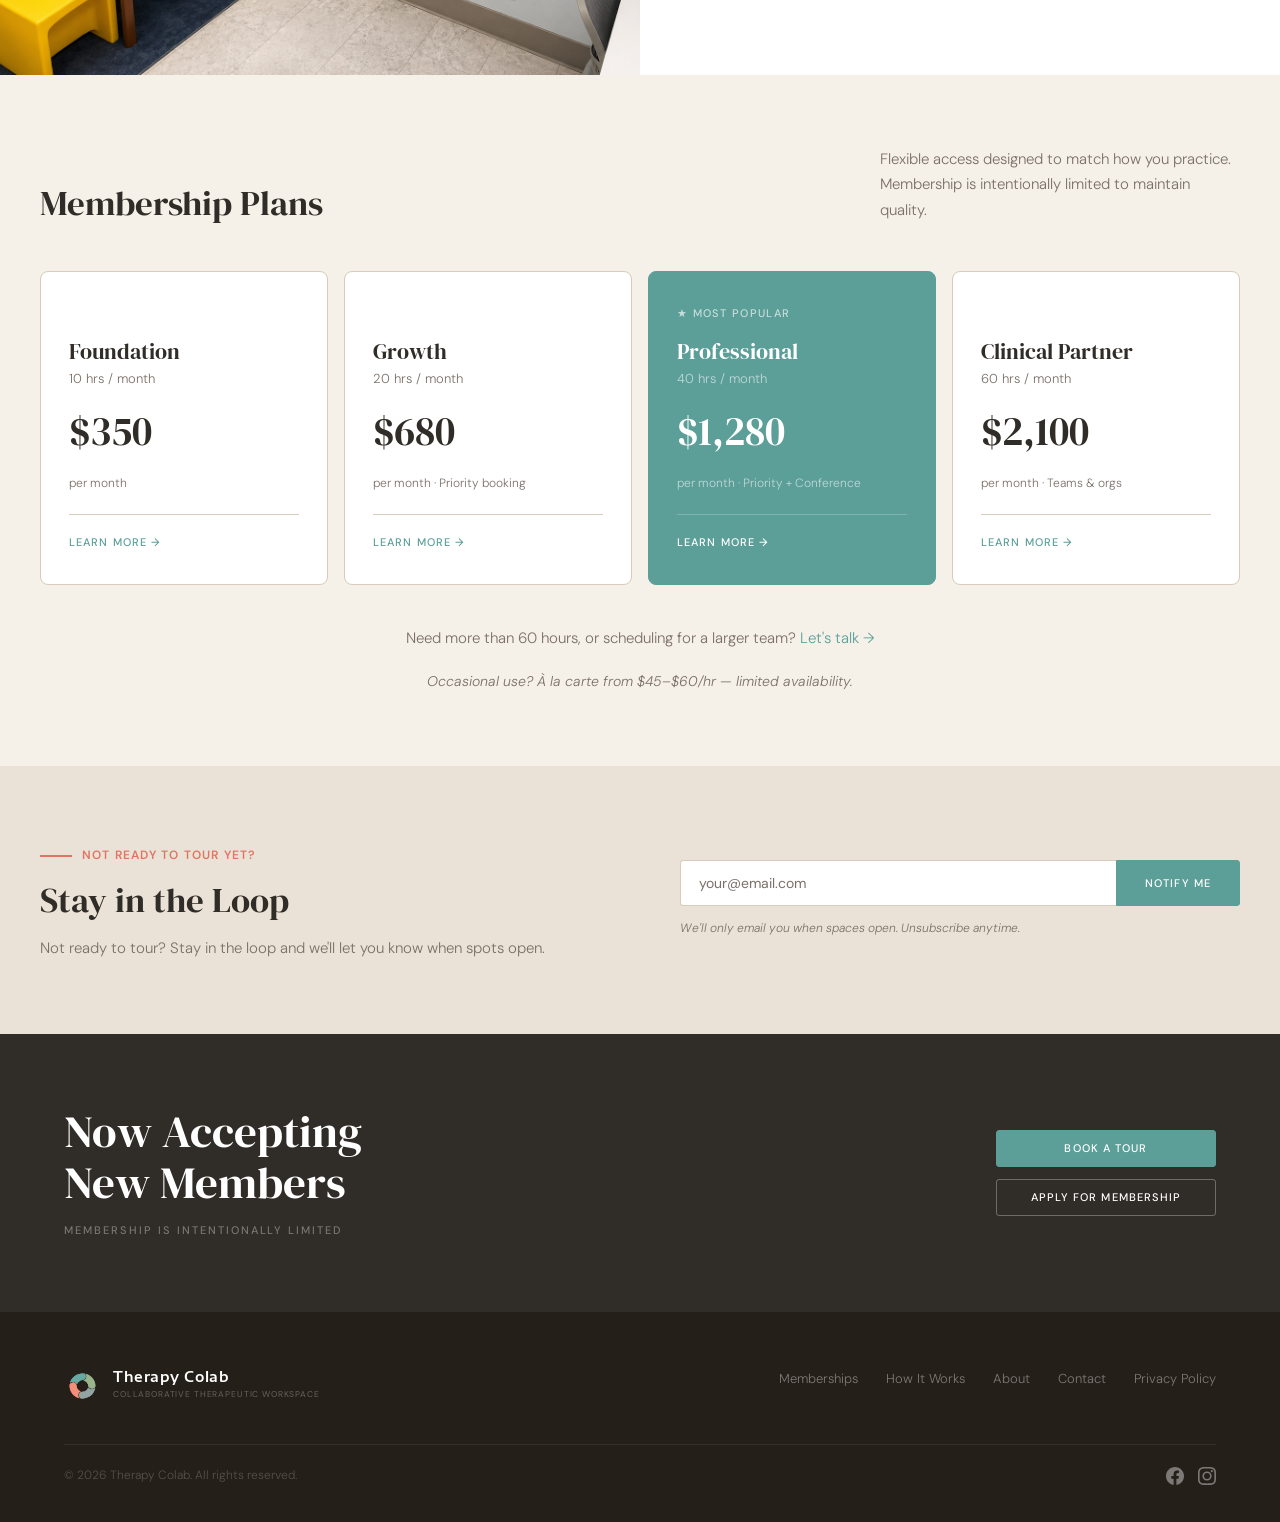
==== commit 77551ece: "Update room images and links across multiple pages" ====
--- a/index.html
+++ b/index.html
@@ -49,12 +49,12 @@
       <a href="how-it-works.html">How It Works</a>
       <a href="about.html">About</a>
       <a href="contact.html">Contact</a>
-      <div class="wf-nav__mobile-cta"><a href="https://app.acuityscheduling.com/schedule.php?owner=39277070" target="_blank" rel="noopener" class="btn btn-primary" style="display:block;text-align:center;">Book a Tour</a></div>
+      <div class="wf-nav__mobile-cta"><a href="https://app.acuityscheduling.com/schedule.php?owner=39277070&amp;appointmentType=92964245" target="_blank" rel="noopener" class="btn btn-primary" style="display:block;text-align:center;">Book a Tour</a></div>
     </nav>
 
     <!-- Desktop CTA -->
     <div class="wf-nav__cta">
-      <a href="https://app.acuityscheduling.com/schedule.php?owner=39277070" target="_blank" rel="noopener" class="btn btn-primary">Book a Tour</a>
+      <a href="https://app.acuityscheduling.com/schedule.php?owner=39277070&amp;appointmentType=92964245" target="_blank" rel="noopener" class="btn btn-primary">Book a Tour</a>
     </div>
 
     <!-- Mobile hamburger -->
@@ -94,14 +94,14 @@
         environment that lets you focus on your clients&mdash;not your lease.
       </p>
       <div class="btn-group">
-        <a href="https://app.acuityscheduling.com/schedule.php?owner=39277070" target="_blank" rel="noopener" class="btn btn-primary">Book a Tour</a>
+        <a href="https://app.acuityscheduling.com/schedule.php?owner=39277070&amp;appointmentType=92964245" target="_blank" rel="noopener" class="btn btn-primary">Book a Tour</a>
         <a href="memberships.html" class="btn btn-secondary">View Memberships</a>
       </div>
     </div>
 
     <!-- Right: hero photo -->
     <div class="hero__photo">
-      <img src="assets/hero.jpg" alt="Therapy session in progress at Therapy Colab" />
+      <img src="assets/Forum_Room_hero.jpg" alt="Forum conference and training room at Therapy Colab — modular tables and seating for a group" />
     </div>
 
   </div>
@@ -280,9 +280,9 @@
      ============================================================ -->
 <section class="feature" aria-labelledby="feature-heading">
 
-  <!-- Left: photo placeholder -->
-  <div class="feature__photo" role="img" aria-label="Office interior photography coming soon">
-    <p class="feature__photo-placeholder">[ Room Photography Coming Soon ]</p>
+  <!-- Left: Discovery assessment room -->
+  <div class="feature__photo">
+    <img src="assets/Discovery_Room.jpg" alt="Discovery assessment room at Therapy Colab — a bright, private space with a child-height table and large window" />
   </div>
 
   <!-- Right: copy -->
@@ -403,7 +403,7 @@
       <p class="final-cta__sub">Membership is intentionally limited</p>
     </div>
     <div class="btn-group">
-      <a href="https://app.acuityscheduling.com/schedule.php?owner=39277070" target="_blank" rel="noopener" class="btn btn-primary">Book a Tour</a>
+      <a href="https://app.acuityscheduling.com/schedule.php?owner=39277070&amp;appointmentType=92964245" target="_blank" rel="noopener" class="btn btn-primary">Book a Tour</a>
       <a href="contact.html" class="btn btn-white">Apply for Membership</a>
     </div>
   </div>
--- a/styles.css
+++ b/styles.css
@@ -482,7 +482,7 @@
   width: 100%;
   height: 100%;
   object-fit: cover;
-  object-position: center top;
+  object-position: center center;
   display: block;
 }
 
@@ -617,13 +617,6 @@
 .feature__photo img {
   width: 100%; height: 100%;
   object-fit: cover; display: block;
-}
-
-.feature__photo-placeholder {
-  font-size: 0.875rem;
-  color: var(--border);
-  text-align: center;
-  padding: 24px;
 }
 
 .feature__content {
